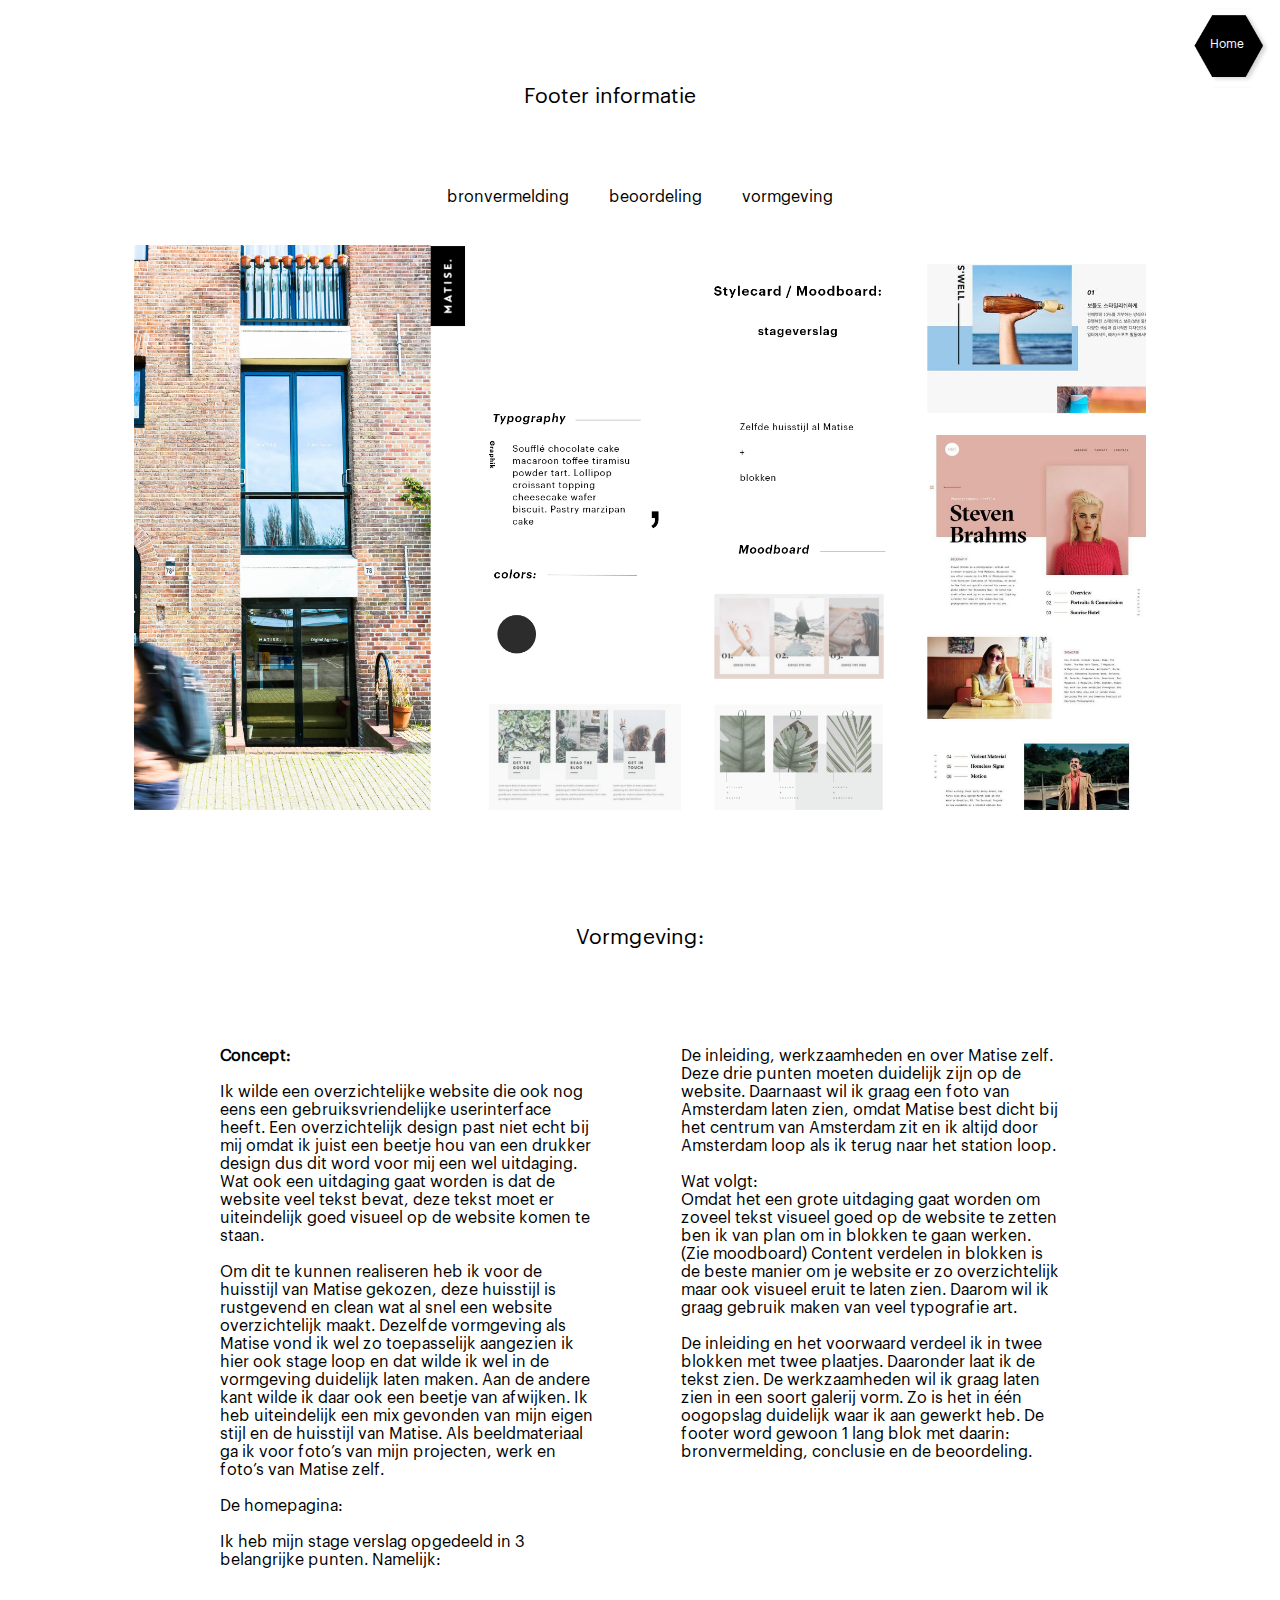
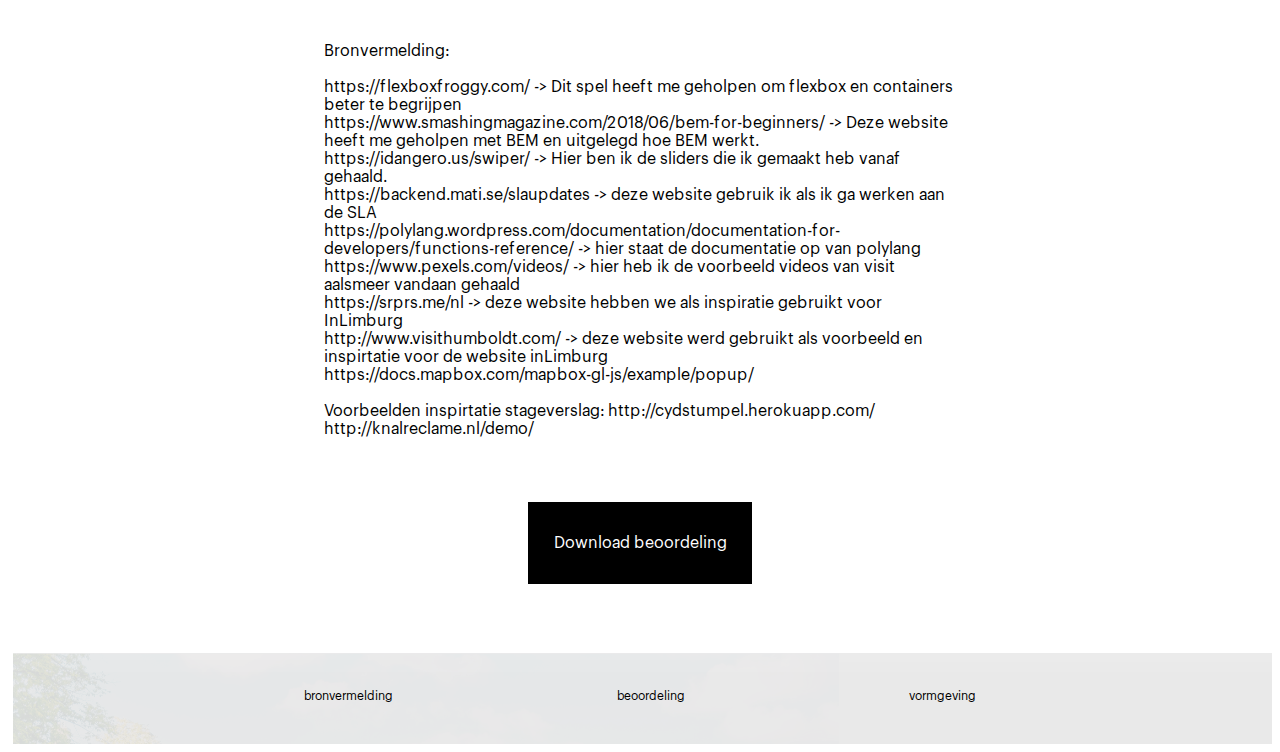
==== footer.html @ db2a883a "wip" ====
<!DOCTYPE html>
<html lang="en" dir="ltr">
  <head>
    <meta charset="utf-8">
    <meta name="author" content="Fay Schouten">
    <meta name="viewport" content="width=device-width, initial-scale=1.0">
    <title>Footer</title>
    <link rel="stylesheet" href="scss/footer.min.css" type="text/css">
  </head>
  <body>
    <div class="home"><p>Home</p>
    </div>
    <br><br>
    <p class='title'>Footer informatie</p>
    <div class="footer-info">
      <a href="#bronvermelding"><p>bronvermelding</p></a>
      <a href="#beoordeling"><p>beoordeling</p></a>
      <a href="#vormgeving"><p>vormgeving</p></a>
    </div>
    <div class="moodboard">
    </div>
    <p class='title'>Vormgeving:</p>
    <section id="vormgeving" class="position__row">

    <div class="position__column position__column--start">
    <p><b>Concept:</b>
      <br><br>
      Ik wilde een overzichtelijke website die ook nog eens een gebruiksvriendelijke userinterface heeft. Een overzichtelijk design past niet echt bij mij omdat ik juist een beetje hou van een drukker design dus dit word voor mij een wel uitdaging. Wat ook een uitdaging gaat worden is dat de website veel tekst bevat, deze tekst moet er uiteindelijk goed visueel op de website komen te staan.
      <br><br>Om dit te kunnen realiseren heb ik voor de huisstijl van Matise gekozen, deze huisstijl is rustgevend en clean wat al snel een website overzichtelijk maakt. Dezelfde vormgeving als Matise vond ik wel zo toepasselijk aangezien ik hier ook stage loop en dat wilde ik wel in de vormgeving duidelijk laten maken. Aan de andere kant wilde ik daar ook een beetje van afwijken. Ik heb uiteindelijk een mix gevonden van mijn eigen stijl en de huisstijl van Matise.  Als beeldmateriaal ga ik voor foto’s van mijn projecten, werk en foto’s van Matise zelf.
      <br><br>
      De homepagina:
      <br><br>
      Ik heb mijn stage verslag opgedeeld in 3 belangrijke punten. Namelijk: </p>
      </div>
        <div class="position__column position__column--center">
          <p>De inleiding, werkzaamheden en over Matise zelf. Deze drie punten moeten duidelijk zijn op de website. Daarnaast wil ik graag een foto van Amsterdam laten zien, omdat Matise best dicht bij het centrum van Amsterdam zit en ik altijd door Amsterdam loop als ik terug naar het station loop.
            <br><br>
            Wat volgt:
            <br>Omdat het een grote uitdaging gaat worden om zoveel tekst visueel goed op de website te zetten ben ik van plan om in blokken te gaan werken. (Zie moodboard)
            Content verdelen in blokken is de beste manier om je website er zo overzichtelijk maar ook visueel eruit te laten zien. Daarom wil ik graag gebruik maken van veel typografie art.
            <br><br>De inleiding en het voorwaard verdeel ik in twee blokken met twee plaatjes. Daaronder laat ik de tekst zien. De werkzaamheden wil ik graag laten zien in een soort galerij vorm. Zo is het in één oogopslag duidelijk waar ik aan gewerkt heb.
            De footer word gewoon 1 lang blok met daarin: bronvermelding, conclusie en de beoordeling.
          </p>
      </div>
      </section>
      <div id="bronvermelding" class="bronvermelding">
        <p>Bronvermelding:
          <br><br>
      https://flexboxfroggy.com/  -> Dit spel heeft me geholpen om flexbox en containers beter te begrijpen
      <br>
      https://www.smashingmagazine.com/2018/06/bem-for-beginners/  -> Deze website heeft me geholpen met BEM en uitgelegd hoe BEM werkt.
      <br>
      https://idangero.us/swiper/ -> Hier ben ik de sliders die ik gemaakt heb vanaf gehaald.
      <br>
      https://backend.mati.se/slaupdates -> deze website gebruik ik als ik ga werken aan de SLA
      <br>
      https://polylang.wordpress.com/documentation/documentation-for-developers/functions-reference/ -> hier staat de documentatie op van polylang
      <br>
      https://www.pexels.com/videos/ -> hier heb ik de voorbeeld videos van visit aalsmeer vandaan gehaald
      <br>
      https://srprs.me/nl -> deze website hebben we als inspiratie gebruikt voor InLimburg
      <br>
      http://www.visithumboldt.com/ -> deze website werd gebruikt als voorbeeld en inspirtatie voor de website inLimburg
      <br>
      https://docs.mapbox.com/mapbox-gl-js/example/popup/
      <br><br>
      Voorbeelden inspirtatie stageverslag:
      http://cydstumpel.herokuapp.com/
      <br>
      http://knalreclame.nl/demo/
      </p>
      </div>
      <div id="beoordeling" class="title-intake">
        <p>Download beoordeling</p>
      </div>
  </body>
  <footer class="footer">
  <p>bronvermelding</p>
  <p>beoordeling</p>
  <p>vormgeving</p>
  </footer>
</html>
---- scss/footer.min.css ----
@font-face{font-family:'Graphik-Regular';src:url("../fonts/graphik-regular.ttf");font-style:normal;font-weight:100}body{font-family:'Graphik-Regular'}.home{width:80px;height:80px;background-image:url(../img/hexagon.png);background-size:contain;background-position:80px;float:right}.home p{color:white;font-size:12px;padding:18px}a{text-decoration:none;color:black}.footer-info{font-size:16px;position:sticky;width:100%;height:6rem;justify-content:center;align-items:center;display:flex}.footer-info a{justify-content:center;padding:20px}.title{font-size:21px;padding:20px;text-align:center}.moodboard{width:80%;height:40rem;background-image:url(../img/moodboard.png);background-size:contain;background-repeat:no-repeat;margin:0 auto}.title-intake{color:white;width:12rem;padding:1rem;align-items:center;background-color:black;display:flex;justify-content:center;margin:0 auto;margin-top:4rem;margin-bottom:4rem}.position__row{display:flex;justify-content:center}.position__column{display:inline-block;padding:2rem;width:30%;padding:40px;float:left;border:1px solid white}.bronvermelding{width:50%;margin:0 auto;margin-bottom:2rem}.footer{position:sticky;width:100%;height:6rem;background-image:url(../img/footer.png);justify-content:center;align-items:center;display:flex;font-size:12px}.footer p{justify-content:center}.footer p:nth-child(n+2){padding-left:14rem}@media screen and (max-width: 960px){.title{margin-top:-120px}}@media screen and (max-width: 750px){.moodboard{background-size:cover}.position__row{display:inline-block;width:80%}.position__column{float:none;width:80%}.bronvermelding{width:80%;margin:0 auto;font-size:10px}.footer{display:inline-block;height:12rem}.footer p:nth-child(n+2){padding:0}.footer p{text-align:center;margin-top:40px}.footer-info{display:inline-block;text-align:center}.title{font-size:21px;padding:20px;text-align:center}}
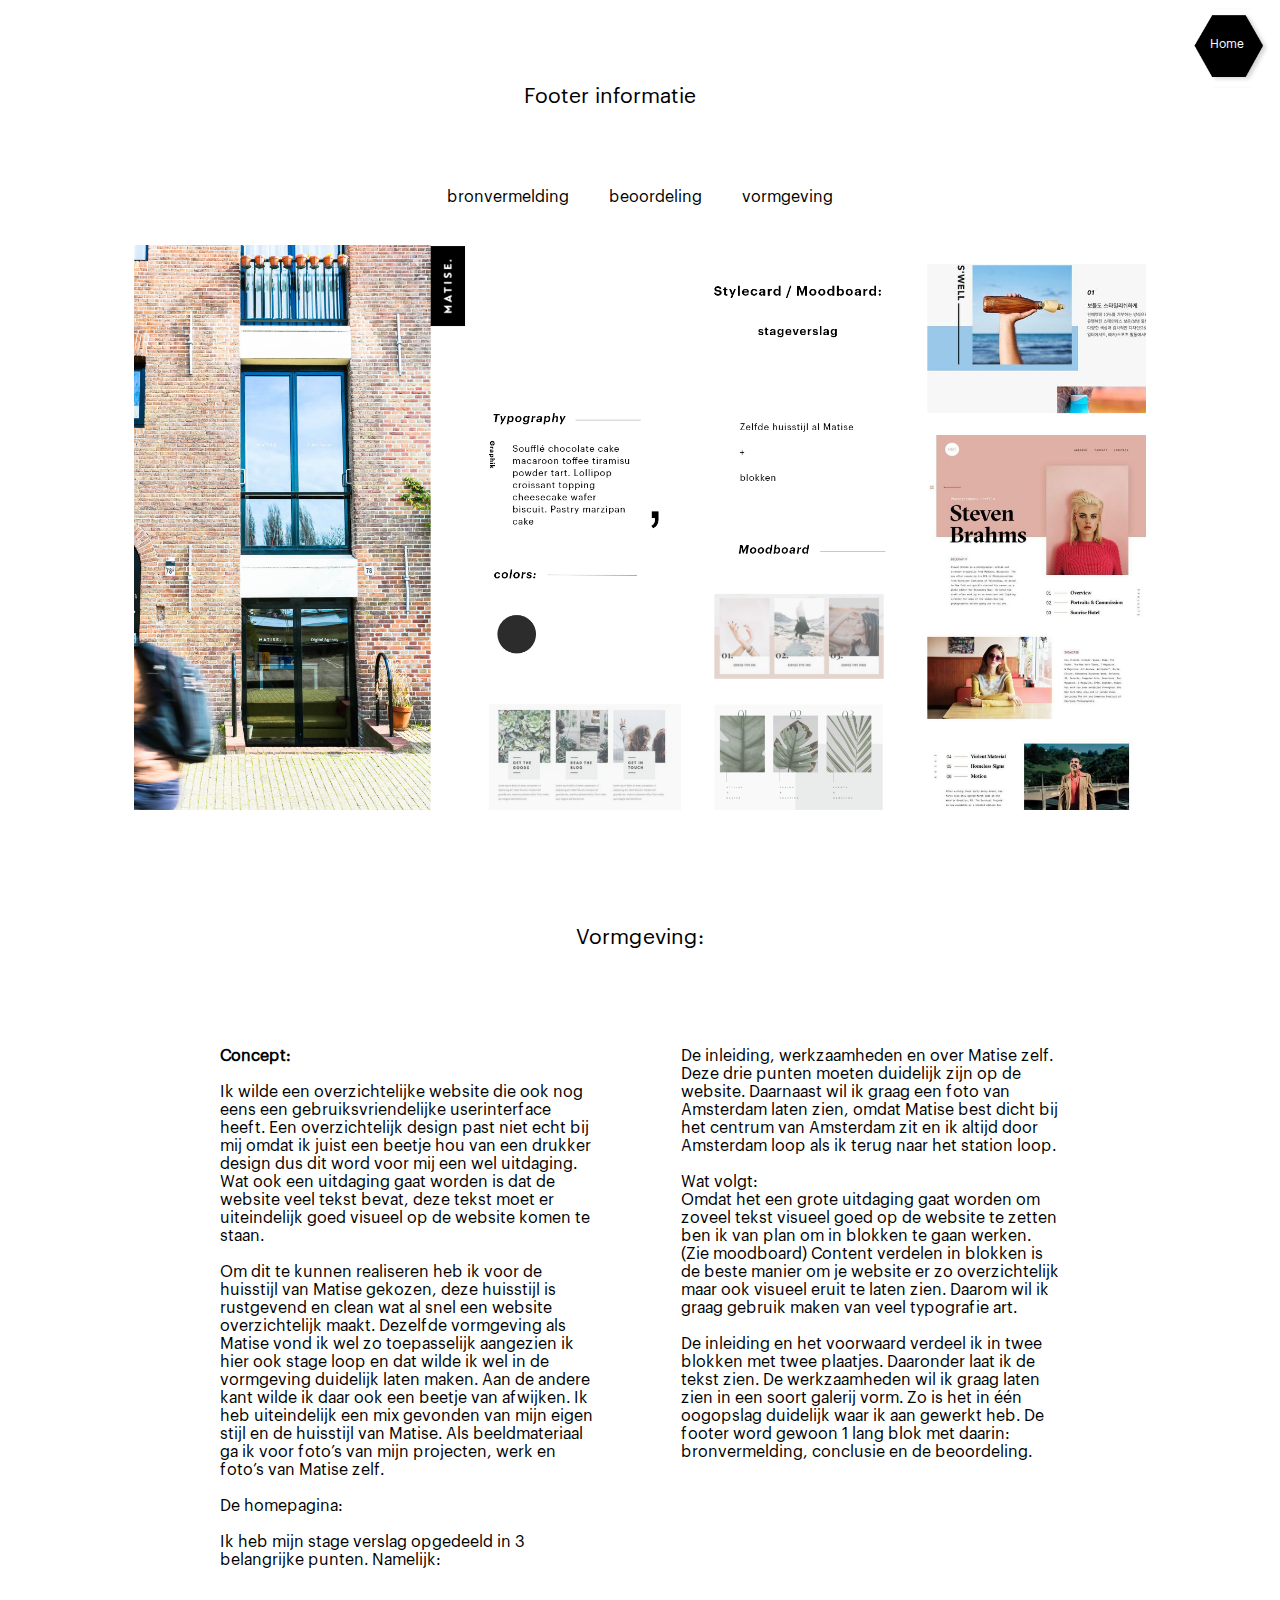
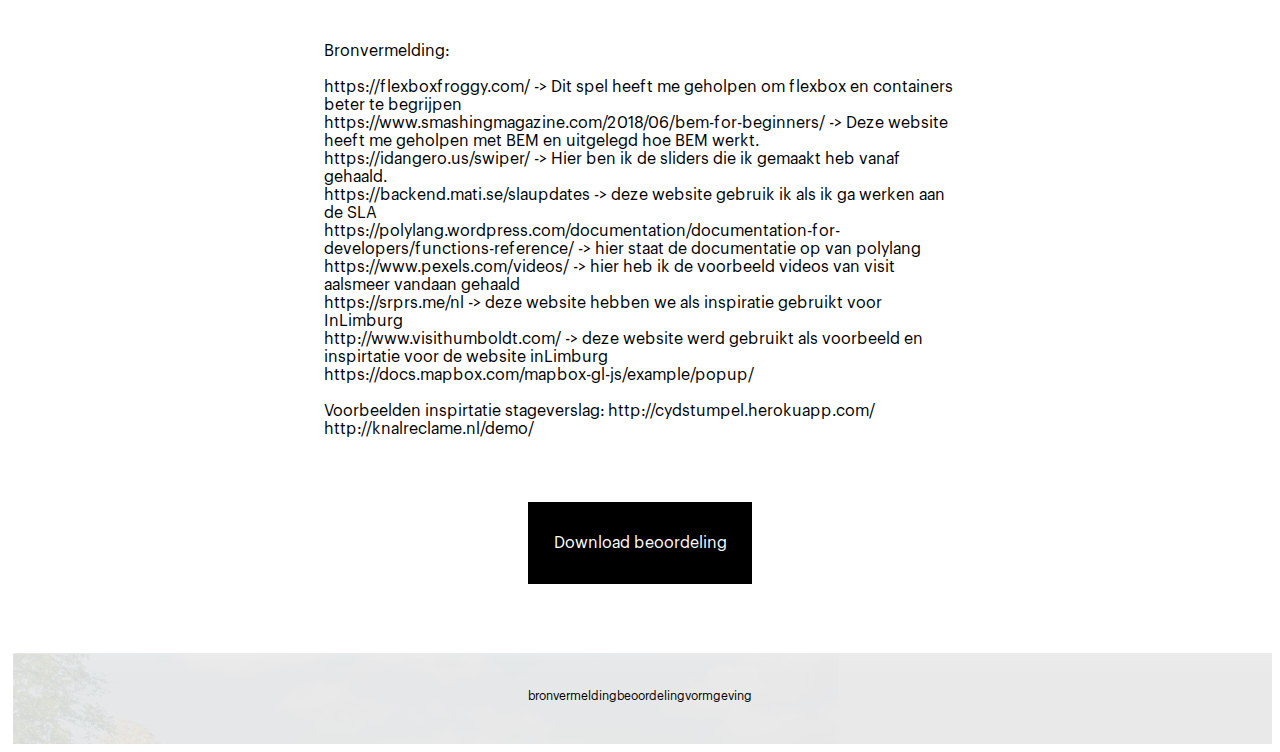
==== commit 4d80376b: "wip" ====
--- a/footer.html
+++ b/footer.html
@@ -75,8 +75,8 @@
       </div>
   </body>
   <footer class="footer">
-  <p>bronvermelding</p>
-  <p>beoordeling</p>
-  <p>vormgeving</p>
+  <a href="footer.html"><p>bronvermelding</p></a>
+  <a href="footer.html"><p>beoordeling</p></a>
+  <a href="footer.html"><p>vormgeving</p></a>
   </footer>
 </html>
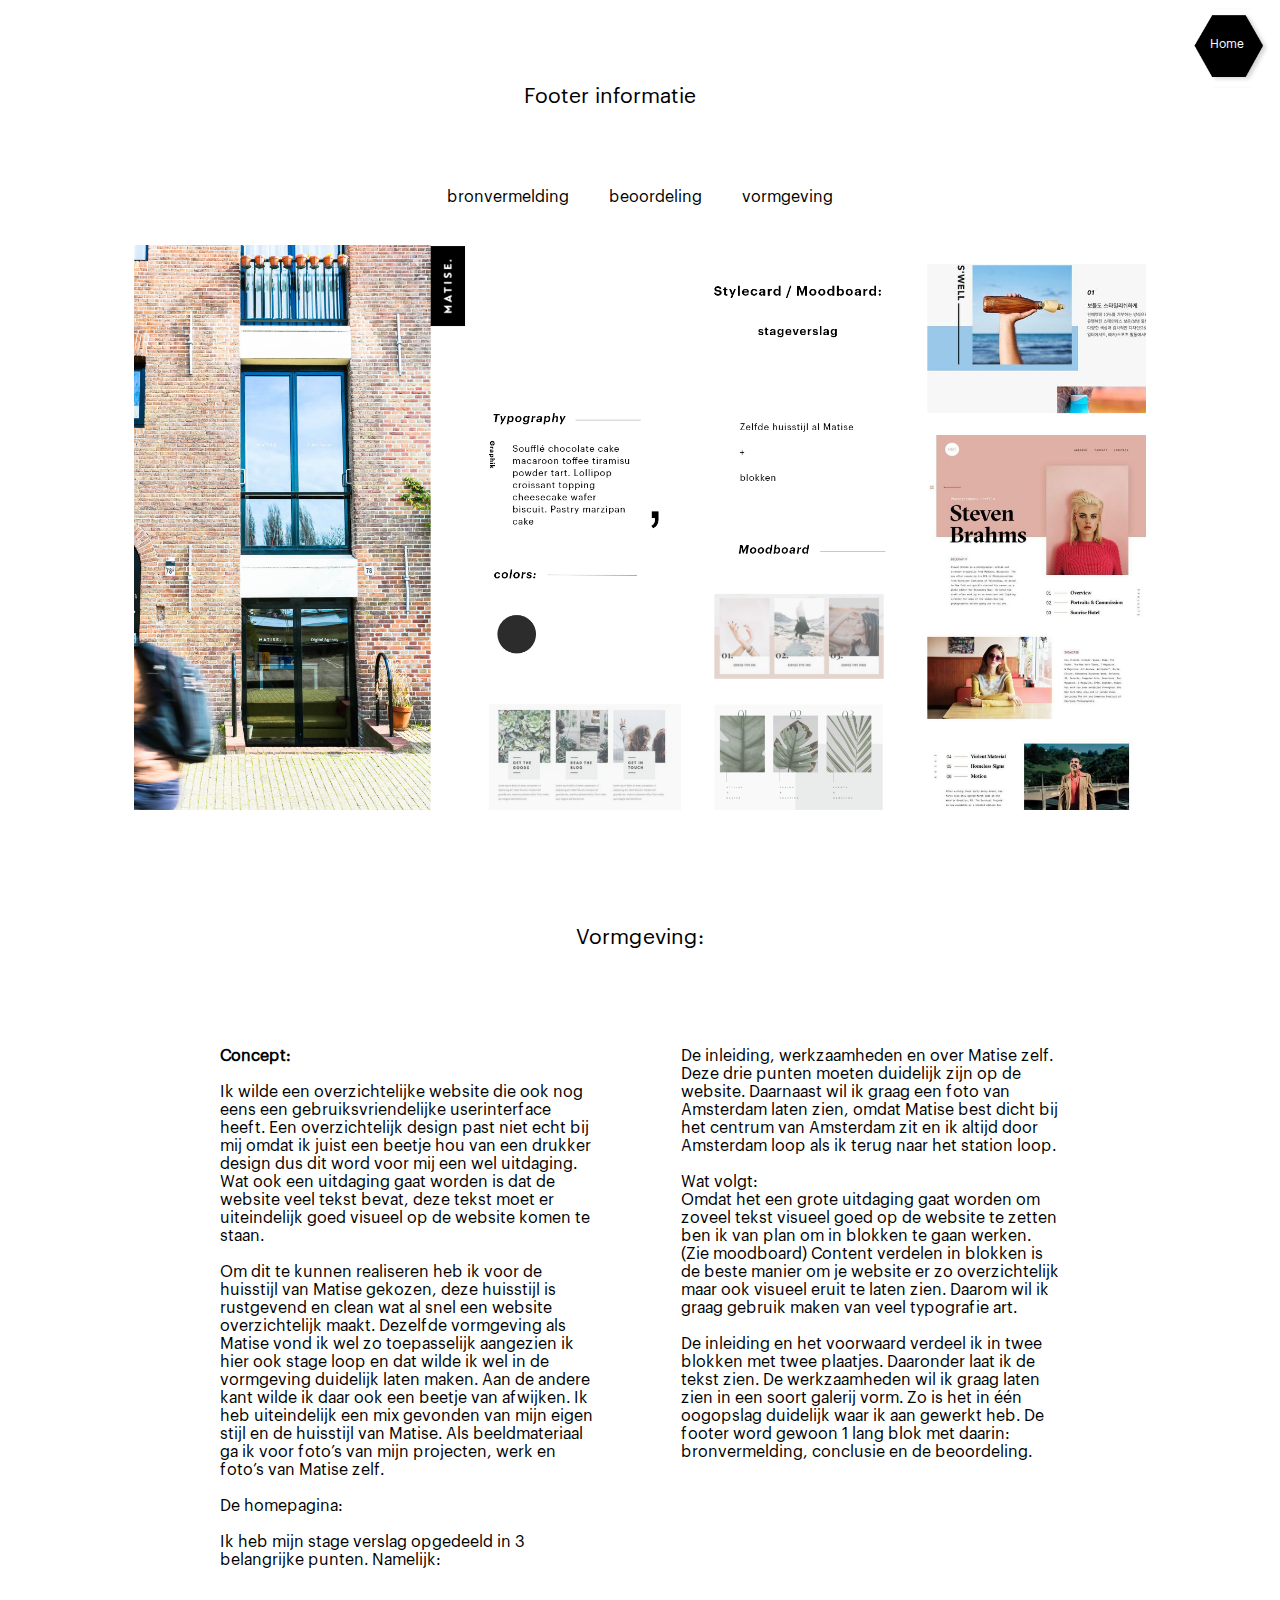
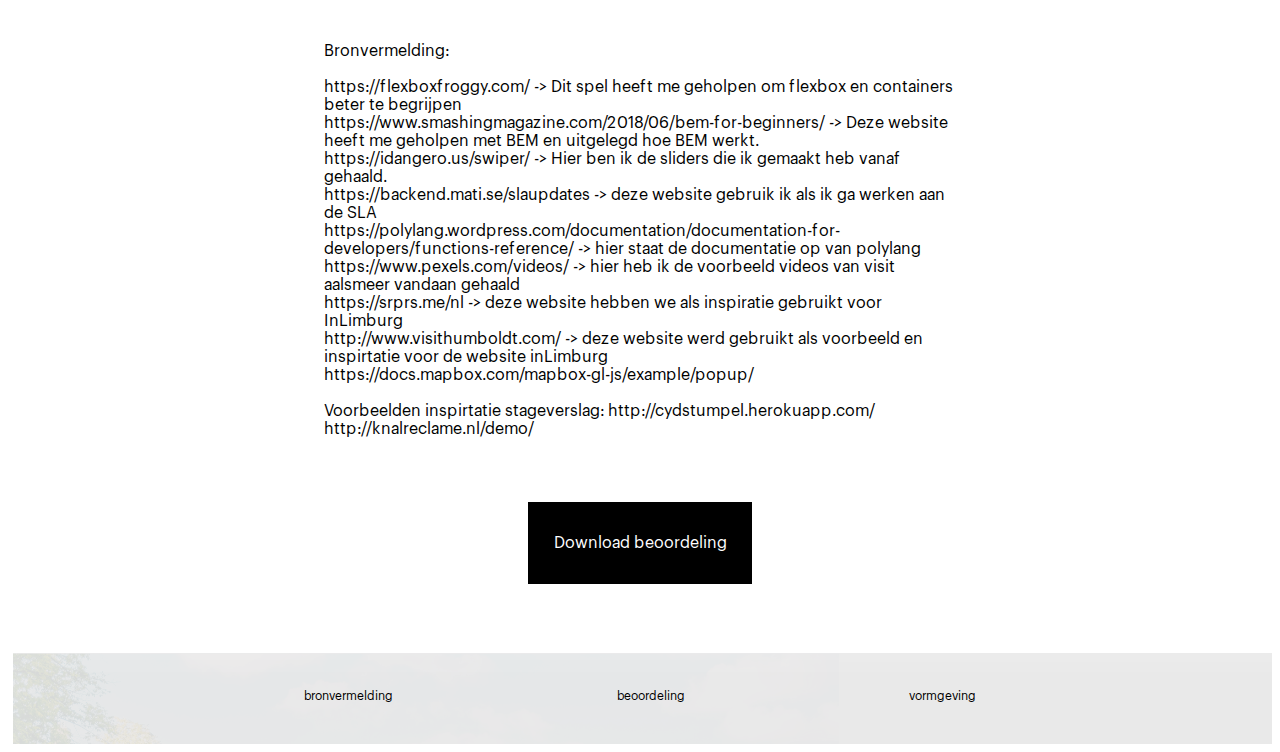
==== commit bf8b142b: "wip" ====
--- a/footer.html
+++ b/footer.html
@@ -8,7 +8,8 @@
     <link rel="stylesheet" href="scss/footer.min.css" type="text/css">
   </head>
   <body>
-    <div class="home"><p>Home</p>
+    <div class="home">
+      <a href="index.html"><p>Home</p></a>
     </div>
     <br><br>
     <p class='title'>Footer informatie</p>
--- a/scss/footer.min.css
+++ b/scss/footer.min.css
@@ -1 +1 @@
-@font-face{font-family:'Graphik-Regular';src:url("../fonts/graphik-regular.ttf");font-style:normal;font-weight:100}body{font-family:'Graphik-Regular'}.home{width:80px;height:80px;background-image:url(../img/hexagon.png);background-size:contain;background-position:80px;float:right}.home p{color:white;font-size:12px;padding:18px}a{text-decoration:none;color:black}.footer-info{font-size:16px;position:sticky;width:100%;height:6rem;justify-content:center;align-items:center;display:flex}.footer-info a{justify-content:center;padding:20px}.title{font-size:21px;padding:20px;text-align:center}.moodboard{width:80%;height:40rem;background-image:url(../img/moodboard.png);background-size:contain;background-repeat:no-repeat;margin:0 auto}.title-intake{color:white;width:12rem;padding:1rem;align-items:center;background-color:black;display:flex;justify-content:center;margin:0 auto;margin-top:4rem;margin-bottom:4rem}.position__row{display:flex;justify-content:center}.position__column{display:inline-block;padding:2rem;width:30%;padding:40px;float:left;border:1px solid white}.bronvermelding{width:50%;margin:0 auto;margin-bottom:2rem}.footer{position:sticky;width:100%;height:6rem;background-image:url(../img/footer.png);justify-content:center;align-items:center;display:flex;font-size:12px}.footer p{justify-content:center}.footer p:nth-child(n+2){padding-left:14rem}@media screen and (max-width: 960px){.title{margin-top:-120px}}@media screen and (max-width: 750px){.moodboard{background-size:cover}.position__row{display:inline-block;width:80%}.position__column{float:none;width:80%}.bronvermelding{width:80%;margin:0 auto;font-size:10px}.footer{display:inline-block;height:12rem}.footer p:nth-child(n+2){padding:0}.footer p{text-align:center;margin-top:40px}.footer-info{display:inline-block;text-align:center}.title{font-size:21px;padding:20px;text-align:center}}
+@font-face{font-family:'Graphik-Regular';src:url("../fonts/graphik-regular.ttf");font-style:normal;font-weight:100}body{font-family:'Graphik-Regular'}body a{color:black;text-decoration:none}.home{width:80px;height:80px;background-image:url(../img/hexagon.png);background-size:contain;background-position:80px;float:right}.home p{color:white;font-size:12px;padding:18px}a{text-decoration:none;color:black}.footer-info{font-size:16px;position:sticky;width:100%;height:6rem;justify-content:center;align-items:center;display:flex}.footer-info a{justify-content:center;padding:20px}.title{font-size:21px;padding:20px;text-align:center}.moodboard{width:80%;height:40rem;background-image:url(../img/moodboard.png);background-size:contain;background-repeat:no-repeat;margin:0 auto}.title-intake{color:white;width:12rem;padding:1rem;align-items:center;background-color:black;display:flex;justify-content:center;margin:0 auto;margin-top:4rem;margin-bottom:4rem}.position__row{display:flex;justify-content:center}.position__column{display:inline-block;padding:2rem;width:30%;padding:40px;float:left;border:1px solid white}.bronvermelding{width:50%;margin:0 auto;margin-bottom:2rem}.footer{position:sticky;width:100%;height:6rem;background-image:url(../img/footer.png);justify-content:center;align-items:center;display:flex;font-size:12px}.footer a{justify-content:center}.footer a:nth-child(n+2){padding-left:14rem}@media screen and (max-width: 960px){.title{margin-top:-120px}}@media screen and (max-width: 750px){.moodboard{background-size:cover}.position__row{display:inline-block;width:80%}.position__column{float:none;width:80%}.bronvermelding{width:80%;margin:0 auto;font-size:10px}.footer{display:inline-block;height:12rem}.footer p:nth-child(n+2){padding:0}.footer a{text-align:center}.footer-info{display:inline-block;text-align:center}.title{font-size:21px;padding:20px;text-align:center}}
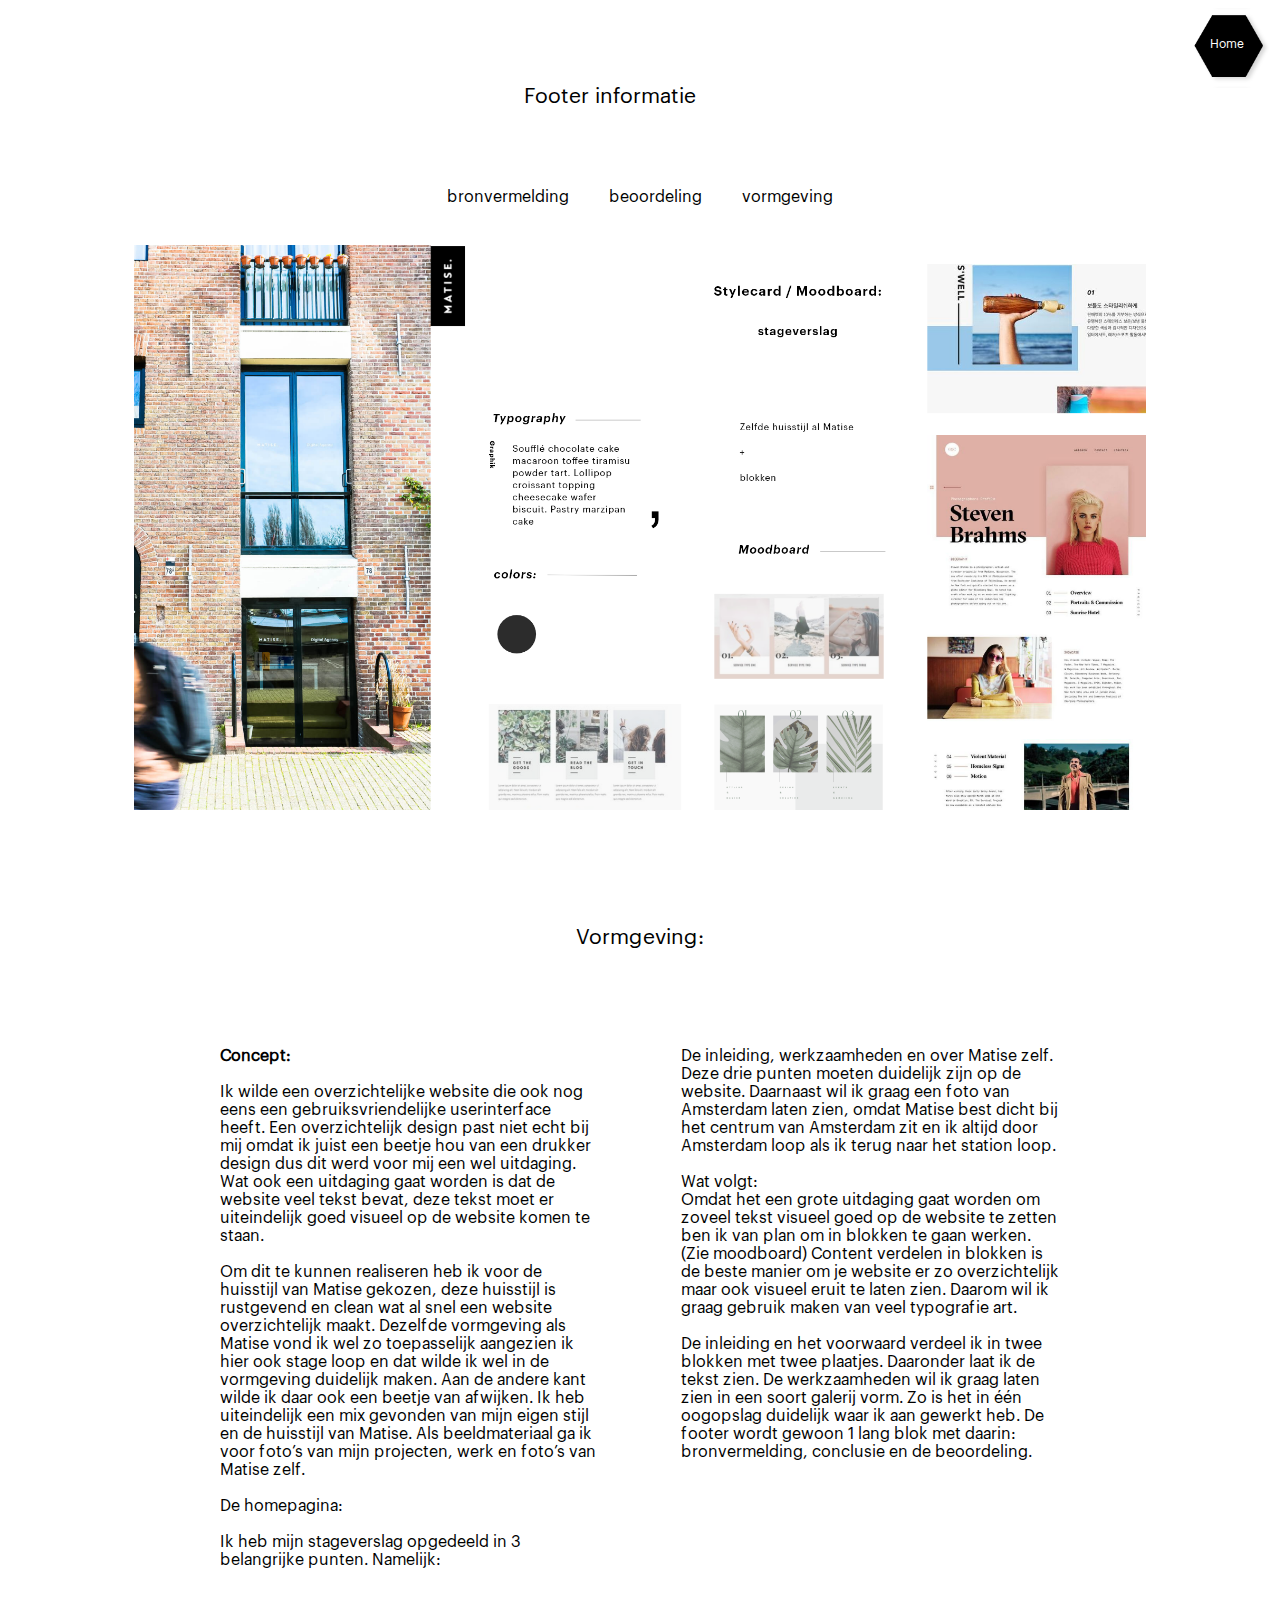
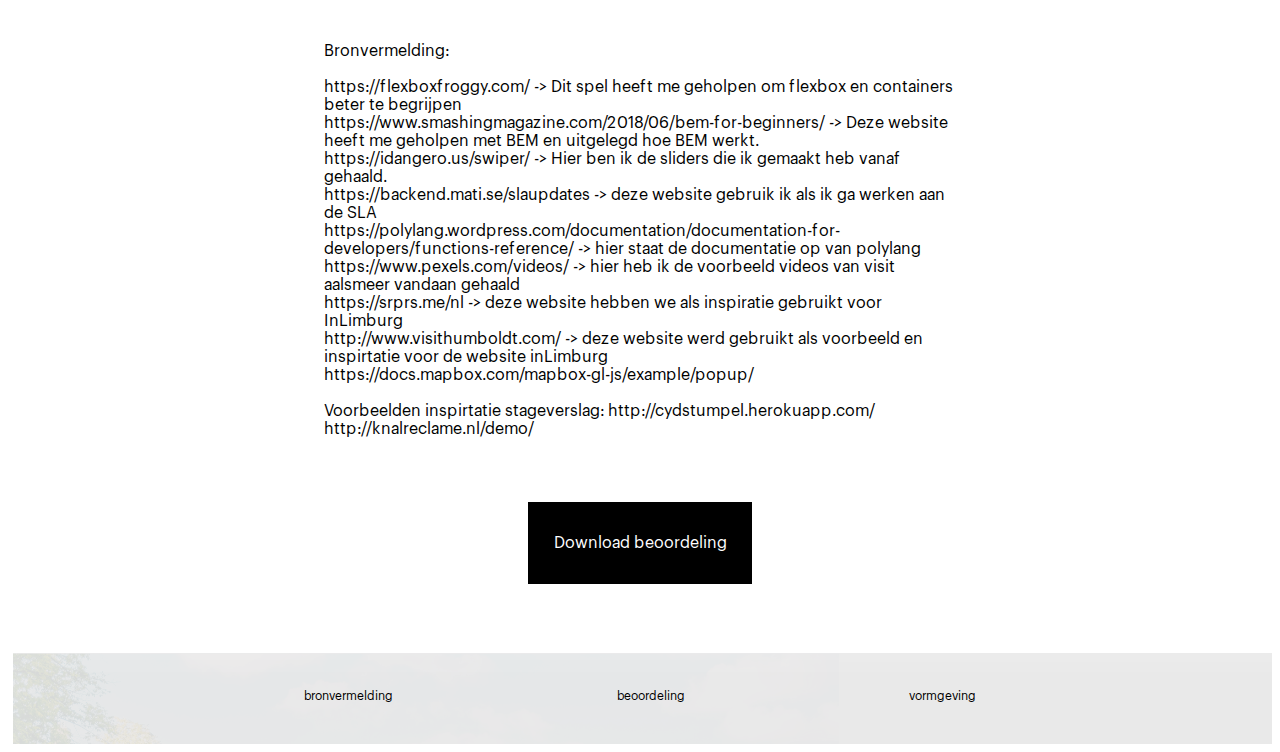
==== commit a85c73cf: "wip" ====
--- a/footer.html
+++ b/footer.html
@@ -26,12 +26,12 @@
     <div class="position__column position__column--start">
     <p><b>Concept:</b>
       <br><br>
-      Ik wilde een overzichtelijke website die ook nog eens een gebruiksvriendelijke userinterface heeft. Een overzichtelijk design past niet echt bij mij omdat ik juist een beetje hou van een drukker design dus dit word voor mij een wel uitdaging. Wat ook een uitdaging gaat worden is dat de website veel tekst bevat, deze tekst moet er uiteindelijk goed visueel op de website komen te staan.
-      <br><br>Om dit te kunnen realiseren heb ik voor de huisstijl van Matise gekozen, deze huisstijl is rustgevend en clean wat al snel een website overzichtelijk maakt. Dezelfde vormgeving als Matise vond ik wel zo toepasselijk aangezien ik hier ook stage loop en dat wilde ik wel in de vormgeving duidelijk laten maken. Aan de andere kant wilde ik daar ook een beetje van afwijken. Ik heb uiteindelijk een mix gevonden van mijn eigen stijl en de huisstijl van Matise.  Als beeldmateriaal ga ik voor foto’s van mijn projecten, werk en foto’s van Matise zelf.
+      Ik wilde een overzichtelijke website die ook nog eens een gebruiksvriendelijke userinterface heeft. Een overzichtelijk design past niet echt bij mij omdat ik juist een beetje hou van een drukker design dus dit werd voor mij een wel uitdaging. Wat ook een uitdaging gaat worden is dat de website veel tekst bevat, deze tekst moet er uiteindelijk goed visueel op de website komen te staan.
+      <br><br>Om dit te kunnen realiseren heb ik voor de huisstijl van Matise gekozen, deze huisstijl is rustgevend en clean wat al snel een website overzichtelijk maakt. Dezelfde vormgeving als Matise vond ik wel zo toepasselijk aangezien ik hier ook stage loop en dat wilde ik wel in de vormgeving duidelijk maken. Aan de andere kant wilde ik daar ook een beetje van afwijken. Ik heb uiteindelijk een mix gevonden van mijn eigen stijl en de huisstijl van Matise.  Als beeldmateriaal ga ik voor foto’s van mijn projecten, werk en foto’s van Matise zelf.
       <br><br>
       De homepagina:
       <br><br>
-      Ik heb mijn stage verslag opgedeeld in 3 belangrijke punten. Namelijk: </p>
+      Ik heb mijn stageverslag opgedeeld in 3 belangrijke punten. Namelijk: </p>
       </div>
         <div class="position__column position__column--center">
           <p>De inleiding, werkzaamheden en over Matise zelf. Deze drie punten moeten duidelijk zijn op de website. Daarnaast wil ik graag een foto van Amsterdam laten zien, omdat Matise best dicht bij het centrum van Amsterdam zit en ik altijd door Amsterdam loop als ik terug naar het station loop.
@@ -40,7 +40,7 @@
             <br>Omdat het een grote uitdaging gaat worden om zoveel tekst visueel goed op de website te zetten ben ik van plan om in blokken te gaan werken. (Zie moodboard)
             Content verdelen in blokken is de beste manier om je website er zo overzichtelijk maar ook visueel eruit te laten zien. Daarom wil ik graag gebruik maken van veel typografie art.
             <br><br>De inleiding en het voorwaard verdeel ik in twee blokken met twee plaatjes. Daaronder laat ik de tekst zien. De werkzaamheden wil ik graag laten zien in een soort galerij vorm. Zo is het in één oogopslag duidelijk waar ik aan gewerkt heb.
-            De footer word gewoon 1 lang blok met daarin: bronvermelding, conclusie en de beoordeling.
+            De footer wordt gewoon 1 lang blok met daarin: bronvermelding, conclusie en de beoordeling.
           </p>
       </div>
       </section>
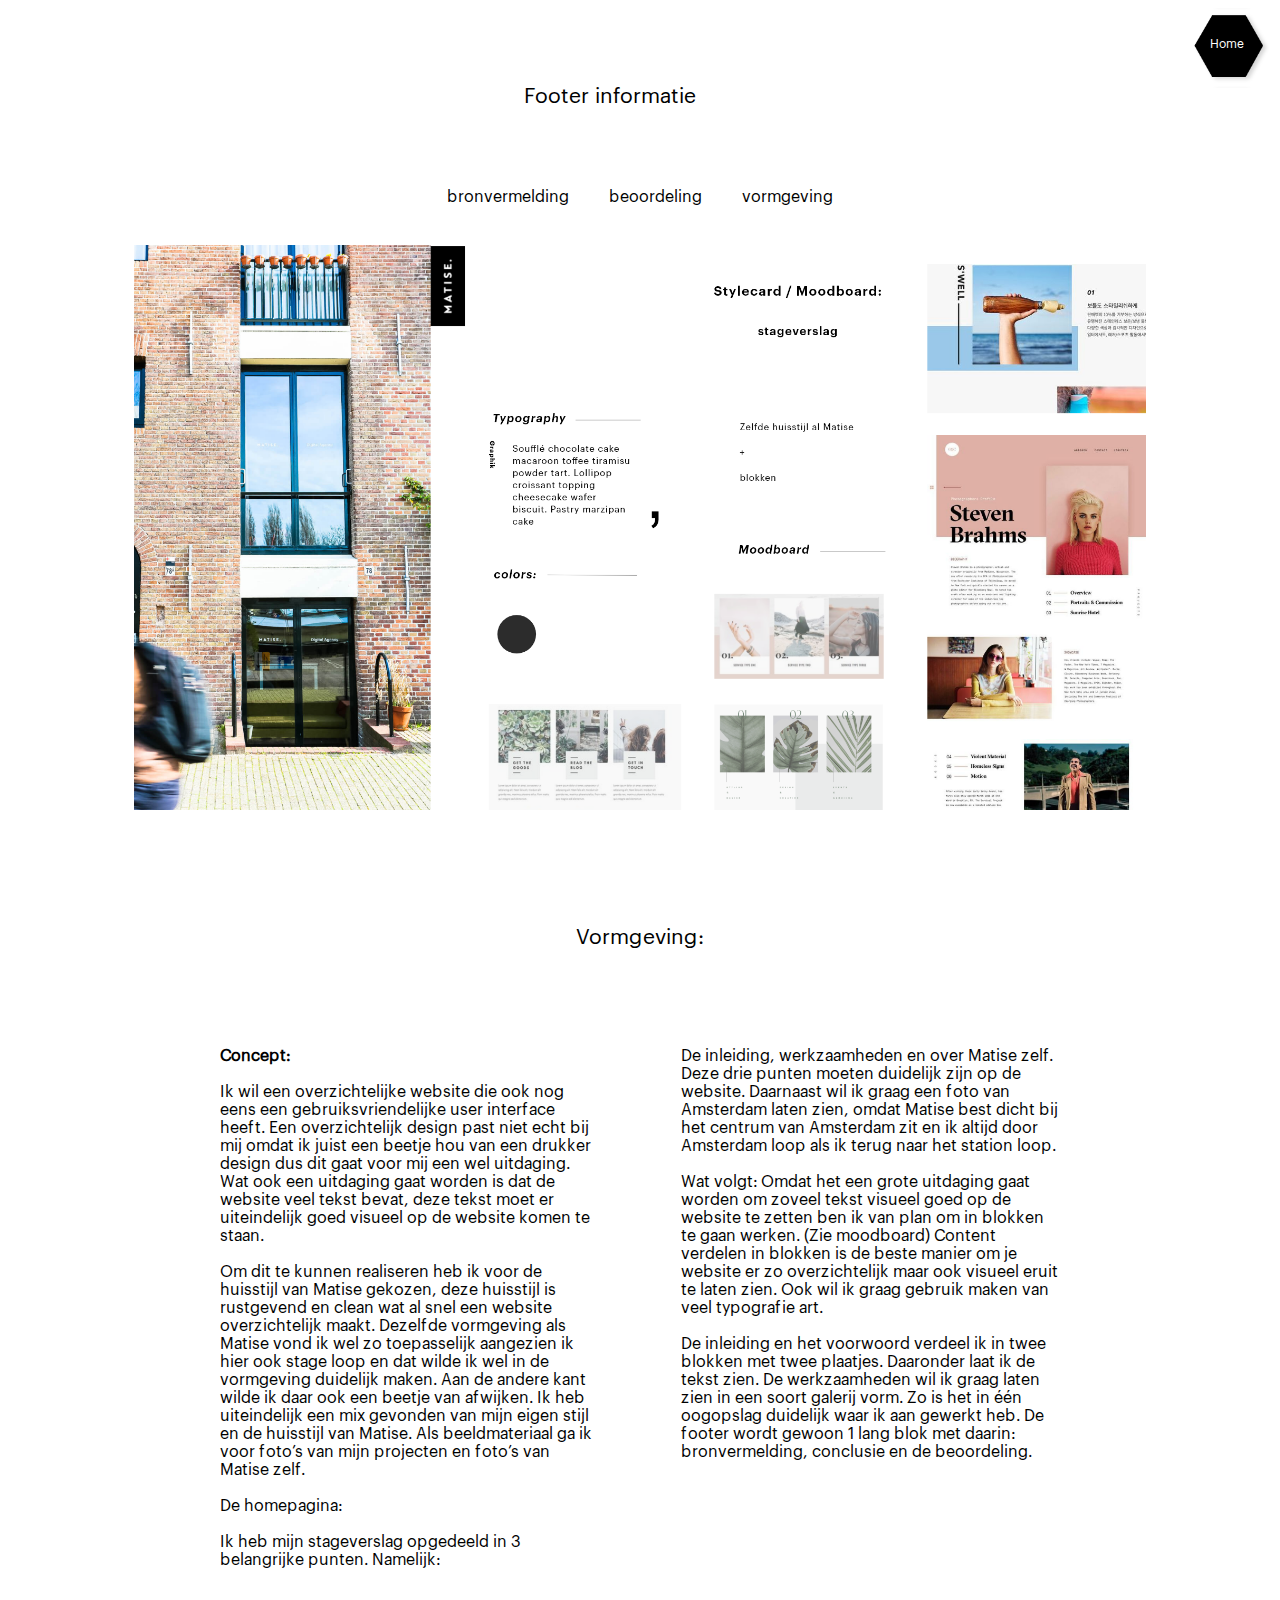
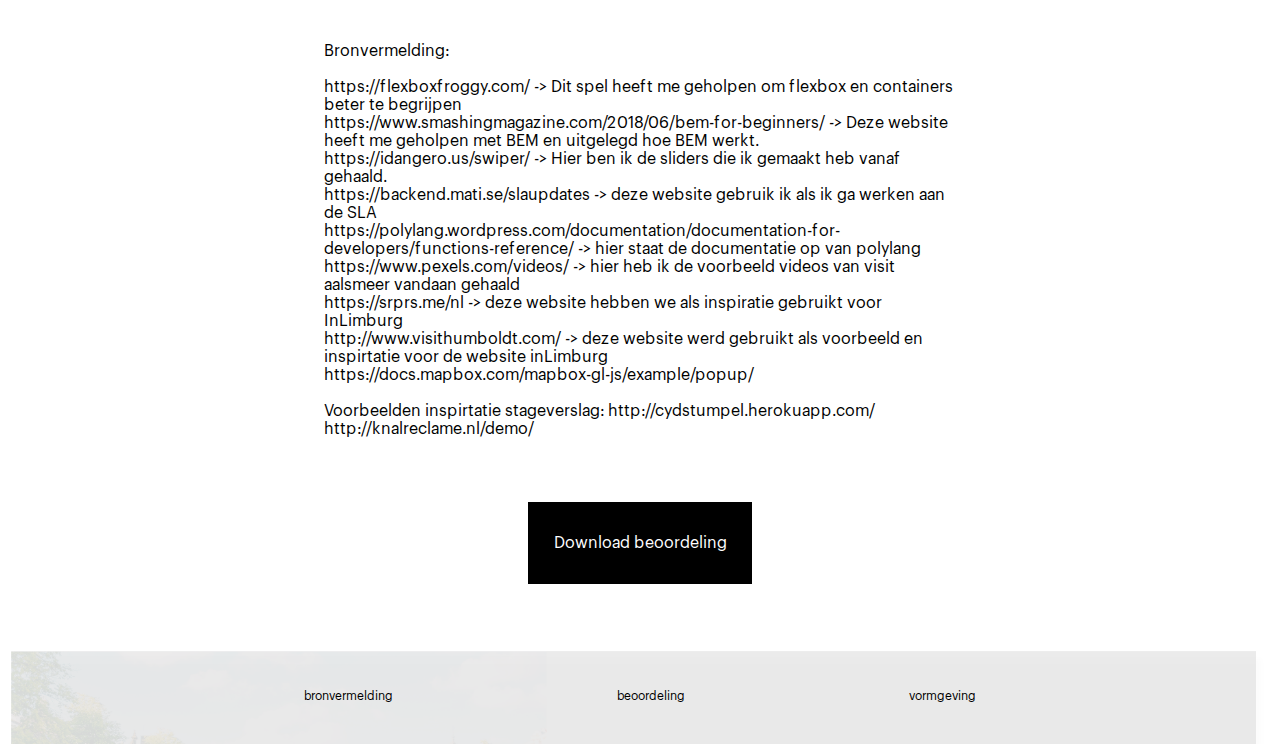
==== commit 15b9ee7c: "spellingsecond" ====
--- a/footer.html
+++ b/footer.html
@@ -26,21 +26,21 @@
     <div class="position__column position__column--start">
     <p><b>Concept:</b>
       <br><br>
-      Ik wilde een overzichtelijke website die ook nog eens een gebruiksvriendelijke userinterface heeft. Een overzichtelijk design past niet echt bij mij omdat ik juist een beetje hou van een drukker design dus dit werd voor mij een wel uitdaging. Wat ook een uitdaging gaat worden is dat de website veel tekst bevat, deze tekst moet er uiteindelijk goed visueel op de website komen te staan.
-      <br><br>Om dit te kunnen realiseren heb ik voor de huisstijl van Matise gekozen, deze huisstijl is rustgevend en clean wat al snel een website overzichtelijk maakt. Dezelfde vormgeving als Matise vond ik wel zo toepasselijk aangezien ik hier ook stage loop en dat wilde ik wel in de vormgeving duidelijk maken. Aan de andere kant wilde ik daar ook een beetje van afwijken. Ik heb uiteindelijk een mix gevonden van mijn eigen stijl en de huisstijl van Matise.  Als beeldmateriaal ga ik voor foto’s van mijn projecten, werk en foto’s van Matise zelf.
+      Ik wil een overzichtelijke website die ook nog eens een gebruiksvriendelijke user interface heeft. Een overzichtelijk design past niet echt bij mij omdat ik juist een beetje hou van een drukker design dus dit gaat voor mij een wel uitdaging. Wat ook een uitdaging gaat worden is dat de website veel tekst bevat, deze tekst moet er uiteindelijk goed visueel op de website komen te staan.
+      <br><br>Om dit te kunnen realiseren heb ik voor de huisstijl van Matise gekozen, deze huisstijl is rustgevend en clean wat al snel een website overzichtelijk maakt. Dezelfde vormgeving als Matise vond ik wel zo toepasselijk aangezien ik hier ook stage loop en dat wilde ik wel in de vormgeving duidelijk maken. Aan de andere kant wilde ik daar ook een beetje van afwijken. Ik heb uiteindelijk een mix gevonden van mijn eigen stijl en de huisstijl van Matise. Als beeldmateriaal ga ik voor foto’s van mijn projecten en foto’s van Matise zelf.
       <br><br>
       De homepagina:
       <br><br>
-      Ik heb mijn stageverslag opgedeeld in 3 belangrijke punten. Namelijk: </p>
+      Ik heb mijn stageverslag opgedeeld in 3 belangrijke punten. Namelijk:
+    </p>
       </div>
         <div class="position__column position__column--center">
-          <p>De inleiding, werkzaamheden en over Matise zelf. Deze drie punten moeten duidelijk zijn op de website. Daarnaast wil ik graag een foto van Amsterdam laten zien, omdat Matise best dicht bij het centrum van Amsterdam zit en ik altijd door Amsterdam loop als ik terug naar het station loop.
+          <p>
+            De inleiding, werkzaamheden en over Matise zelf. Deze drie punten moeten duidelijk zijn op de website. Daarnaast wil ik graag een foto van Amsterdam laten zien, omdat Matise best dicht bij het centrum van Amsterdam zit en ik altijd door Amsterdam loop als ik terug naar het station loop.
             <br><br>
             Wat volgt:
-            <br>Omdat het een grote uitdaging gaat worden om zoveel tekst visueel goed op de website te zetten ben ik van plan om in blokken te gaan werken. (Zie moodboard)
-            Content verdelen in blokken is de beste manier om je website er zo overzichtelijk maar ook visueel eruit te laten zien. Daarom wil ik graag gebruik maken van veel typografie art.
-            <br><br>De inleiding en het voorwaard verdeel ik in twee blokken met twee plaatjes. Daaronder laat ik de tekst zien. De werkzaamheden wil ik graag laten zien in een soort galerij vorm. Zo is het in één oogopslag duidelijk waar ik aan gewerkt heb.
-            De footer wordt gewoon 1 lang blok met daarin: bronvermelding, conclusie en de beoordeling.
+            Omdat het een grote uitdaging gaat worden om zoveel tekst visueel goed op de website te zetten ben ik van plan om in blokken te gaan werken. (Zie moodboard) Content verdelen in blokken is de beste manier om je website er zo overzichtelijk maar ook visueel eruit te laten zien. Ook wil ik graag gebruik maken van veel typografie art.
+            <br><br>De inleiding en het voorwoord verdeel ik in twee blokken met twee plaatjes. Daaronder laat ik de tekst zien. De werkzaamheden wil ik graag laten zien in een soort galerij vorm. Zo is het in één oogopslag duidelijk waar ik aan gewerkt heb. De footer wordt gewoon 1 lang blok met daarin: bronvermelding, conclusie en de beoordeling.
           </p>
       </div>
       </section>
--- a/scss/footer.min.css
+++ b/scss/footer.min.css
@@ -1 +1 @@
-@font-face{font-family:'Graphik-Regular';src:url("../fonts/graphik-regular.ttf");font-style:normal;font-weight:100}body{font-family:'Graphik-Regular'}body a{color:black;text-decoration:none}.home{width:80px;height:80px;background-image:url(../img/hexagon.png);background-size:contain;background-position:80px;float:right}.home p{color:white;font-size:12px;padding:18px}a{text-decoration:none;color:black}.footer-info{font-size:16px;position:sticky;width:100%;height:6rem;justify-content:center;align-items:center;display:flex}.footer-info a{justify-content:center;padding:20px}.title{font-size:21px;padding:20px;text-align:center}.moodboard{width:80%;height:40rem;background-image:url(../img/moodboard.png);background-size:contain;background-repeat:no-repeat;margin:0 auto}.title-intake{color:white;width:12rem;padding:1rem;align-items:center;background-color:black;display:flex;justify-content:center;margin:0 auto;margin-top:4rem;margin-bottom:4rem}.position__row{display:flex;justify-content:center}.position__column{display:inline-block;padding:2rem;width:30%;padding:40px;float:left;border:1px solid white}.bronvermelding{width:50%;margin:0 auto;margin-bottom:2rem}.footer{position:sticky;width:100%;height:6rem;background-image:url(../img/footer.png);justify-content:center;align-items:center;display:flex;font-size:12px}.footer a{justify-content:center}.footer a:nth-child(n+2){padding-left:14rem}@media screen and (max-width: 960px){.title{margin-top:-120px}}@media screen and (max-width: 750px){.moodboard{background-size:cover}.position__row{display:inline-block;width:80%}.position__column{float:none;width:80%}.bronvermelding{width:80%;margin:0 auto;font-size:10px}.footer{display:inline-block;height:12rem}.footer p:nth-child(n+2){padding:0}.footer a{text-align:center}.footer-info{display:inline-block;text-align:center}.title{font-size:21px;padding:20px;text-align:center}}
+@font-face{font-family:'Graphik-Regular';src:url("../fonts/graphik-regular.ttf");font-style:normal;font-weight:100}body{font-family:'Graphik-Regular'}body a{color:black;text-decoration:none}.home{width:80px;height:80px;background-image:url(../img/hexagon.png);background-size:contain;background-position:80px;float:right}.home p{color:white;font-size:12px;padding:18px}a{text-decoration:none;color:black}.footer-info{font-size:16px;position:sticky;width:100%;height:6rem;justify-content:center;align-items:center;display:flex}.footer-info a{justify-content:center;padding:20px}.title{font-size:21px;padding:20px;text-align:center}.moodboard{width:80%;height:40rem;background-image:url(../img/moodboard.png);background-size:contain;background-repeat:no-repeat;margin:0 auto}.title-intake{color:white;width:12rem;padding:1rem;align-items:center;background-color:black;display:flex;justify-content:center;margin:0 auto;margin-top:4rem;margin-bottom:4rem}.position__row{display:flex;justify-content:center}.position__column{display:inline-block;padding:2rem;width:30%;padding:40px;float:left;border:1px solid white}.bronvermelding{width:50%;margin:0 auto;margin-bottom:2rem}.footer{position:sticky;width:100%;height:6rem;background-image:url(../img/footer.png);background-size:cover;background-repeat:no-repeat;justify-content:center;align-items:center;display:flex;font-size:12px}.footer a{justify-content:center}.footer a:nth-child(n+2){padding-left:14rem}@media screen and (max-width: 960px){.title{margin-top:-120px}}@media screen and (max-width: 750px){.moodboard{background-size:cover}.position__row{display:inline-block;width:80%}.position__column{float:none;width:80%}.bronvermelding{width:80%;margin:0 auto;font-size:10px}.footer{display:inline-block;height:12rem}.footer p:nth-child(n+2){padding:0}.footer a{text-align:center}.footer-info{display:inline-block;text-align:center}.title{font-size:21px;padding:20px;text-align:center}}
